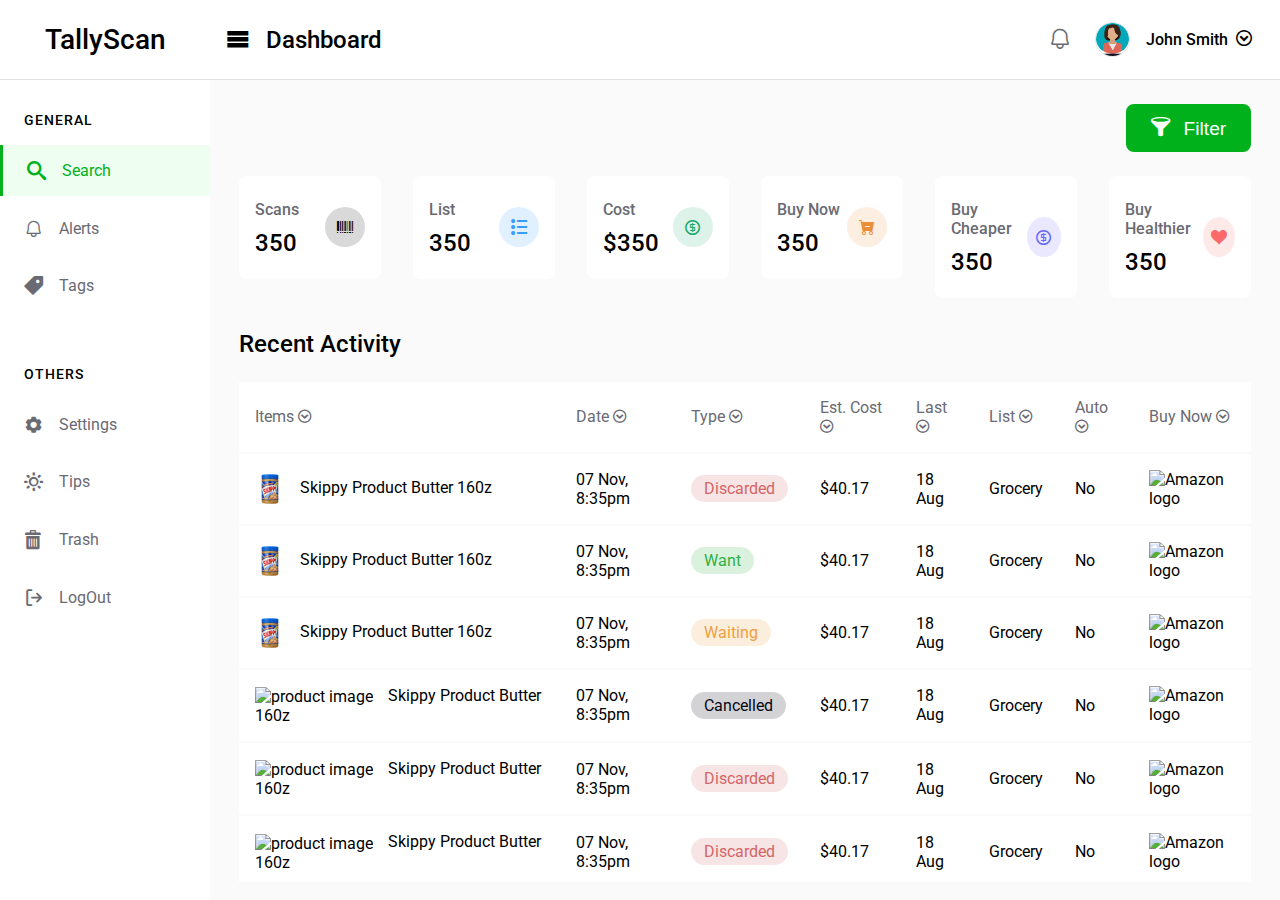
==== DASHBOARD ASSESMENT ( BOOTSTRAP)/Dashboard/Assesment 2 SCSS/index.html @ 894ae285 "DashboardAssesment-modification" ====
<!DOCTYPE html>
<html lang="en">

<head>
    <meta charset="UTF-8" />
    <meta http-equiv="X-UA-Compatible" content="IE=edge" />
    <meta name="viewport" content="width=device-width, initial-scale=1.0" />
    <title>Asessemt Scss</title>

    <!-- style  -->
    <link rel="stylesheet" href="assets/css/style.min.css" />
    <!-- icons  -->
    <link rel="stylesheet" href="assets/icons/style.css" />
</head>

<body>
    <!-- wrapper start  -->
    <div class="d-flex flex-column h-100 overflow-hidden">
        <!-- header starts  -->
        <header class="header d-flex align-item-center flex-shrink-0">
            <!-- brand-logo starts  -->
            <div class="brand-logo">
                <span class="brand-name">TallyScan</span>
            </div>
            <!-- brand-logo ends  -->
            <!-- header content start  -->
            <div class="header-content flex-grow-1 d-flex align-item-center">
                <span> <label for="sidebar-toggle"><span class="toggle-btn icon-menu"></span></label></span>
                <h1 id="title">Dashboard</h1>
            </div>
            <!-- header content ends  -->
            <!-- notification start  -->
            <div class="notification mr-3">
                <nav>
                    <ul class="notify-nav d-flex align-item-center">
                        <li class="nav-item">
                            <a class="nav-link" href="#"><span class="icon icon-bell"></span></a>
                        </li>
                        <li class="nav-item">
                            <div class="user d-flex align-item-center">
                                <img class="user-avatar mr-3" src="assets/img/avtar-image.jpg" alt="profile img" />
                                <span class="user-name mr-2">John Smith</span>
                                <div class="dropdown-menu">
                                    <input type="checkbox" id="dropdown">
                                    <label for="dropdown"><span class="icon-circle-down"></span></label>
                                    <div class="dropdown-content">
                                        <div href="#"><img class="user-avatar mr-3" src="assets/img/avatar.png" alt="profile img" />
                                            <span class="user-name mr-2">John Smith</span></div>
                                        <div href="#"><img class="user-avatar mr-3" src="assets/img/avatar.png"
                                                alt="profile img" />
                                            <span class="user-name mr-2">Ankit Patel</span></div>
                                        <div href="#"><img class="user-avatar mr-3" src="assets/img/avatar.png" alt="profile img" />
                                            <span class="user-name mr-2">Hiral Patel</span></div>
                                        <div href="#"><img class="user-avatar mr-3" src="assets/img/avatar.png" alt="profile img" />
                                            <span class="user-name mr-2">Jay Patel</span></div>
                                    </div>
                                </div>
                            </div>
                        </li>
                    </ul>
                </nav>
            </div>
            <!-- notification ends  -->
        </header>
        <!-- header starts  -->
        <div class="flex-grow-1 d-flex overflow-hidden position-relative">
            <!-- sidebar starts  -->
            <input type="checkbox" id="sidebar-toggle">
            <aside id="sidebar" class="d-flex flex-column h-100 overflow-vertical">
                <!-- nav-general starts  -->
                <h4 class="nav-name mt-3">General</h3>
                    <nav class="nav-general mb-5">
                        <ul>
                            <li class="nav-item active">
                                <a href="#" class="nav-link">
                                    <span class="icon icon-search"></span>
                                    <span class="nav-link-name">Search</span>
                                </a>
                            </li>
                            <li class="nav-item">
                                <a href="#" class="nav-link">
                                    <span class="icon icon-bell"></span>
                                    <span class="nav-link-name">Alerts</span>
                                </a>
                            </li>
                            <li class="nav-item">
                                <a href="#" class="nav-link">
                                    <span class="icon icon-price-tag"></span>
                                    <span class="nav-link-name">Tags</span>
                                </a>
                            </li>
                        </ul>
                    </nav>
                    <!-- nav-general ends  -->
                    <!-- nav-general starts  -->
                    <h4 class="nav-name">Others</h4>
                    <nav class="nav-other">
                        <ul>
                            <li class="nav-item">
                                <a href="#" class="nav-link">
                                    <span class="icon icon-settings"></span>
                                    <span class="nav-link-name">Settings</span>
                                </a>
                            </li>
                            <li class="nav-item">
                                <a href="#" class="nav-link">
                                    <span class="icon icon-tips"></span>
                                    <span class="nav-link-name">Tips</span>
                                </a>
                            </li>
                            <li class="nav-item">
                                <a href="#" class="nav-link">
                                    <span class="icon icon-bin"></span>
                                    <span class="nav-link-name">Trash</span>
                                </a>
                            </li>
                            <li class="nav-item">
                                <a href="#" class="nav-link">
                                    <span class="icon icon-sign-out"></span>
                                    <span class="nav-link-name">LogOut</span>
                                </a>
                            </li>
                        </ul>
                    </nav>
                    <!-- nav-general ends  -->
            </aside>
            <!-- sidebar ends  -->
            <main class="content-wrapper flex-grow-1 overflow-vertical">
                <!-- button wrapper start  -->
                <div class="d-flex align-item-center justify-content-end">
                    <button class="btn btn-primary">
                        <span class="icon icon-filter"></span>
                        Filter
                    </button>
                </div>
                <!-- button wrapper end  -->
                <!-- cards row starts  -->
                <div class="row mt-4">
                    <!-- card col starts  -->
                    <div class="card-col">
                        <!-- card scans  -->
                        <div class="card card-scans">
                            <!-- card body starts  -->
                            <div class="card-body">
                                <p class="card-title">Scans</p>
                                <p class="card-text">350</p>
                            </div>
                            <!-- card body ends  -->
                            <!-- card logo start  -->
                            <div class="card-logo">
                                <span class="icon icon-barcode"></span>
                            </div>
                            <!-- card logo ends  -->
                        </div>
                    </div>
                    <!-- card col ends  -->
                    <!-- card col starts  -->
                    <div class="card-col">
                        <!-- card list  -->
                        <div class="card card-list">
                            <!-- card body starts  -->
                            <div class="card-body">
                                <p class="card-title">List</p>
                                <p class="card-text">350</p>
                            </div>
                            <!-- card body ends  -->
                            <!-- card logo start  -->
                            <div class="card-logo">
                                <span class="icon icon-list"></span>
                            </div>
                            <!-- card logo ends  -->
                        </div>
                    </div>
                    <!-- card col ends  -->
                    <!-- card col starts  -->
                    <div class="card-col">
                        <!-- card cost  -->
                        <div class="card card-cost">
                            <!-- card body starts  -->
                            <div class="card-body">
                                <p class="card-title">Cost</p>
                                <p class="card-text">$350</p>
                            </div>
                            <!-- card body ends  -->
                            <!-- card logo start  -->
                            <div class="card-logo">
                                <span class="icon icon-coin-dollar"></span>
                            </div>
                            <!-- card logo ends  -->
                        </div>
                    </div>
                    <!-- card col ends  -->
                    <!-- card col starts  -->
                    <div class="card-col">
                        <!-- card buy now  -->
                        <div class="card card-buy-now">
                            <!-- card body starts  -->
                            <div class="card-body">
                                <p class="card-title">Buy Now</p>
                                <p class="card-text">350</p>
                            </div>
                            <!-- card body ends  -->
                            <!-- card logo start  -->
                            <div class="card-logo">
                                <span class="icon icon-cart"></span>
                            </div>
                            <!-- card logo ends  -->
                        </div>
                    </div>
                    <!-- card col ends  -->

                    <!-- card col starts  -->
                    <div class="card-col">
                        <!-- card buy cheaper  -->
                        <div class="card card-buy-cheaper">
                            <!-- card body starts  -->
                            <div class="card-body">
                                <p class="card-title">Buy Cheaper</p>
                                <p class="card-text">350</p>
                            </div>
                            <!-- card body ends  -->
                            <!-- card logo start  -->
                            <div class="card-logo">
                                <span class="icon icon-coin-dollar"></span>
                            </div>
                            <!-- card logo ends  -->
                        </div>
                    </div>
                    <!-- card col ends  -->
                    <!-- card col starts  -->
                    <div class="card-col">
                        <!-- card buy healthier  -->
                        <div class="card card-buy-healthier">
                            <!-- card body starts  -->
                            <div class="card-body">
                                <p class="card-title">Buy Healthier</p>
                                <p class="card-text">350</p>
                            </div>
                            <!-- card body ends  -->
                            <!-- card logo start  -->
                            <div class="card-logo">
                                <span class="icon icon-heart"></span>
                            </div>
                            <!-- card logo ends  -->
                        </div>
                    </div>
                    <!-- card col ends  -->
                </div>
                <!-- cards row ends  -->
                <div class="mt-5">
                    <h2>Recent Activity</h2>
                    <div class="product-list overflow-hidden mt-4">
                        <div class="table-container h-100 overflow-auto">
                            <table class="table fixed-head">
                                <thead>
                                    <tr>
                                        <th scope="col">
                                            Items <span class="icon icon-circle-down"></span>
                                        </th>
                                        <th scope="col">
                                            Date <span class="icon icon-circle-down"></span>
                                        </th>
                                        <th scope="col">
                                            Type <span class="icon icon-circle-down"></span>
                                        </th>
                                        <th scope="col">
                                            Est. Cost <span class="icon icon-circle-down"></span>
                                        </th>
                                        <th scope="col">
                                            Last <span class="icon icon-circle-down"></span>
                                        </th>
                                        <th scope="col">
                                            List <span class="icon icon-circle-down"></span>
                                        </th>
                                        <th scope="col">
                                            Auto <span class="icon icon-circle-down"></span>
                                        </th>
                                        <th scope="col">
                                            Buy Now <span class="icon icon-circle-down"></span>
                                        </th>
                                    </tr>
                                </thead>
                                <tbody>
                                    <tr>
                                        <td>
                                            <img class="img product-img" src="assets/img/pinut-butter.jpg"
                                                alt="product image" />
                                            Skippy Product Butter 160z
                                        </td>
                                        <td>07 Nov, 8:35pm</td>
                                        <td>
                                            <span class="status-discarded">Discarded</span>
                                        </td>
                                        <td>$40.17</td>
                                        <td>18 Aug</td>
                                        <td>Grocery</td>
                                        <td>No</td>
                                        <td>
                                            <img class="img vendors-logo" src="assets/img/Amazonlogo.png"
                                                alt="Amazon logo" />
                                        </td>
                                    </tr>
                                    <tr>
                                        <td>
                                            <img class="img product-img" src="assets/img/pinut-butter.jpg"
                                                alt="product image" />
                                            Skippy Product Butter 160z
                                        </td>
                                        <td>07 Nov, 8:35pm</td>
                                        <td>
                                            <span class="status-want">Want</span>
                                        </td>
                                        <td>$40.17</td>
                                        <td>18 Aug</td>
                                        <td>Grocery</td>
                                        <td>No</td>
                                        <td>
                                            <img class="img vendors-logo" src="assets/img/Amazonlogo.png"
                                                alt="Amazon logo" />
                                        </td>
                                    </tr>
                                    <tr>
                                        <td>
                                            <img class="img product-img" src="assets/img/pinut-butter.jpg"
                                                alt="product image" />
                                            Skippy Product Butter 160z
                                        </td>
                                        <td>07 Nov, 8:35pm</td>
                                        <td>
                                            <span class="status-waiting">Waiting</span>
                                        </td>
                                        <td>$40.17</td>
                                        <td>18 Aug</td>
                                        <td>Grocery</td>
                                        <td>No</td>
                                        <td>
                                            <img class="img vendors-logo" src="assets/img/Amazonlogo.png"
                                                alt="Amazon logo" />
                                        </td>
                                    </tr>
                                    <tr>
                                        <td>
                                            <img class="img product-img" src="assets/img/product.png"
                                                alt="product image" />
                                            Skippy Product Butter 160z
                                        </td>
                                        <td>07 Nov, 8:35pm</td>
                                        <td>
                                            <span class="status-cancelled">Cancelled</span>
                                        </td>
                                        <td>$40.17</td>
                                        <td>18 Aug</td>
                                        <td>Grocery</td>
                                        <td>No</td>
                                        <td>
                                            <img class="img vendors-logo" src="assets/img/Amazonlogo.png"
                                                alt="Amazon logo" />
                                        </td>
                                    </tr>
                                    <tr>
                                        <td>
                                            <img class="img product-img" src="assets/img/product.png"
                                                alt="product image" />
                                            Skippy Product Butter 160z
                                        </td>
                                        <td>07 Nov, 8:35pm</td>
                                        <td>
                                            <span class="status-discarded">Discarded</span>
                                        </td>
                                        <td>$40.17</td>
                                        <td>18 Aug</td>
                                        <td>Grocery</td>
                                        <td>No</td>
                                        <td>
                                            <img class="img vendors-logo" src="assets/img/Amazonlogo.png"
                                                alt="Amazon logo" />
                                        </td>
                                    </tr>
                                    <tr>
                                        <td>
                                            <img class="img product-img" src="assets/img/product.png"
                                                alt="product image" />
                                            Skippy Product Butter 160z
                                        </td>
                                        <td>07 Nov, 8:35pm</td>
                                        <td>
                                            <span class="status-discarded">Discarded</span>
                                        </td>
                                        <td>$40.17</td>
                                        <td>18 Aug</td>
                                        <td>Grocery</td>
                                        <td>No</td>
                                        <td>
                                            <img class="img vendors-logo" src="assets/img/Amazonlogo.png"
                                                alt="Amazon logo" />
                                        </td>
                                    </tr>
                                    <tr>
                                        <td>
                                            <img class="img product-img" src="assets/img/product.png"
                                                alt="product image" />
                                            Skippy Product Butter 160z
                                        </td>
                                        <td>07 Nov, 8:35pm</td>
                                        <td>
                                            <span class="status-want">Want</span>
                                        </td>
                                        <td>$40.17</td>
                                        <td>18 Aug</td>
                                        <td>Grocery</td>
                                        <td>No</td>
                                        <td>
                                            <img class="img vendors-logo" src="assets/img/Amazonlogo.png"
                                                alt="Amazon logo" />
                                        </td>
                                    </tr>
                                    <tr>
                                        <td>
                                            <img class="img product-img" src="assets/img/product.png"
                                                alt="product image" />
                                            Skippy Product Butter 160z
                                        </td>
                                        <td>07 Nov, 8:35pm</td>
                                        <td>
                                            <span class="status-waiting">Waiting</span>
                                        </td>
                                        <td>$40.17</td>
                                        <td>18 Aug</td>
                                        <td>Grocery</td>
                                        <td>No</td>
                                        <td>
                                            <img class="img vendors-logo" src="assets/img/Amazonlogo.png"
                                                alt="Amazon logo" />
                                        </td>
                                    </tr>
                                    <tr>
                                        <td>
                                            <img class="img product-img" src="assets/img/product.png"
                                                alt="product image" />
                                            Skippy Product Butter 160z
                                        </td>
                                        <td>07 Nov, 8:35pm</td>
                                        <td>
                                            <span class="status-cancelled">Cancelled</span>
                                        </td>
                                        <td>$40.17</td>
                                        <td>18 Aug</td>
                                        <td>Grocery</td>
                                        <td>No</td>
                                        <td>
                                            <img class="img vendors-logo" src="assets/img/Amazonlogo.png"
                                                alt="Amazon logo" />
                                        </td>
                                    </tr>
                                    <tr>
                                        <td>
                                            <img class="img product-img" src="assets/img/product.png"
                                                alt="product image" />
                                            Skippy Product Butter 160z
                                        </td>
                                        <td>07 Nov, 8:35pm</td>
                                        <td>
                                            <span class="status-discarded">Discarded</span>
                                        </td>
                                        <td>$40.17</td>
                                        <td>18 Aug</td>
                                        <td>Grocery</td>
                                        <td>No</td>
                                        <td>
                                            <img class="img vendors-logo" src="assets/img/Amazonlogo.png"
                                                alt="Amazon logo" />
                                        </td>
                                    </tr>
                                </tbody>
                            </table>
                        </div>
                    </div>
                </div>
            </main>
        </div>
    </div>
    <!-- wrapper ends  -->
</body>

</html>
---- DASHBOARD ASSESMENT ( BOOTSTRAP)/Dashboard/Assesment 2 SCSS/assets/css/style.min.css ----
@import url("https://fonts.googleapis.com/css2?family=Roboto:wght@300;400;500;700&display=swap");
.header .brand-logo, .card-logo {
  display: -webkit-box;
  display: -ms-flexbox;
  display: flex;
  -webkit-box-align: center;
      -ms-flex-align: center;
          align-items: center;
  -webkit-box-pack: center;
      -ms-flex-pack: center;
          justify-content: center;
}

* {
  padding: 0;
  margin: 0;
  -webkit-box-sizing: border-box;
          box-sizing: border-box;
}

html,
body {
  height: 100%;
  overflow: hidden;
}

body {
  font-family: "Roboto", sans-serif;
  font-size: 16;
}

.h-100 {
  height: 100%;
}

.img {
  max-width: 100%;
}

.row {
  display: -webkit-box;
  display: -ms-flexbox;
  display: flex;
  -ms-flex-wrap: wrap;
      flex-wrap: wrap;
  margin-left: -1rem;
  margin-right: -1rem;
}

.d-flex {
  display: -webkit-box;
  display: -ms-flexbox;
  display: flex;
}

.flex-column {
  -webkit-box-orient: vertical;
  -webkit-box-direction: normal;
      -ms-flex-direction: column;
          flex-direction: column;
}

.flex-wrap {
  -ms-flex-wrap: wrap;
      flex-wrap: wrap;
}

.flex-grow-1 {
  -webkit-box-flex: 1;
      -ms-flex-positive: 1;
          flex-grow: 1;
}

.flex-shrink-0 {
  -ms-flex-negative: 0;
      flex-shrink: 0;
}

.align-item-center {
  -webkit-box-align: center;
      -ms-flex-align: center;
          align-items: center;
}

.align-item-start {
  -webkit-box-align: start;
      -ms-flex-align: start;
          align-items: flex-start;
}

.align-item-end {
  -webkit-box-align: end;
      -ms-flex-align: end;
          align-items: flex-end;
}

.align-item-baseline {
  -webkit-box-align: baseline;
      -ms-flex-align: baseline;
          align-items: baseline;
}

.justify-content-start {
  -webkit-box-pack: start;
      -ms-flex-pack: start;
          justify-content: start;
}

.justify-content-end {
  -webkit-box-pack: end;
      -ms-flex-pack: end;
          justify-content: end;
}

.justify-content-center {
  -webkit-box-pack: center;
      -ms-flex-pack: center;
          justify-content: center;
}

.justify-content-between {
  -webkit-box-pack: justify;
      -ms-flex-pack: justify;
          justify-content: space-between;
}

.justify-content-around {
  -ms-flex-pack: distribute;
      justify-content: space-around;
}

.overflow-hidden {
  overflow: hidden;
}

.overflow-vertical {
  overflow-x: hidden;
  overflow-y: auto;
}

.overflow-auto {
  overflow: auto;
}

.position-relative {
  position: relative;
}

.position-absolute {
  position: absolute;
}

.icon {
  cursor: pointer;
}

.text-decoration-none {
  text-decoration: none;
}

.text-center {
  text-align: center;
}

h1, h2, h3 {
  font-weight: 500;
}

@media (max-width: 567px) {
  h2 {
    font-size: 1.2rem;
  }
}

h4 {
  font-size: .9rem;
}

.status-discarded {
  font-weight: 400;
  padding: 0.25rem 0.8rem;
  background-color: rgba(212, 102, 103, 0.175);
  color: #d46667;
  border-radius: 15px;
}

.status-want {
  font-weight: 400;
  padding: 0.25rem 0.8rem;
  background-color: rgba(48, 177, 69, 0.175);
  color: #30b145;
  border-radius: 15px;
}

.status-waiting {
  font-weight: 400;
  padding: 0.25rem 0.8rem;
  background-color: rgba(238, 160, 63, 0.175);
  color: #eea03f;
  border-radius: 15px;
}

.status-cancelled {
  font-weight: 400;
  padding: 0.25rem 0.8rem;
  background-color: rgba(6, 8, 23, 0.175);
  color: #060817;
  border-radius: 15px;
}

ul {
  list-style-type: none;
}

a {
  text-decoration: none;
  color: #000000;
}

.mt-1 {
  margin-top: 0.25rem;
}

.mr-1 {
  margin-right: 0.25rem;
}

.mb-1 {
  margin-bottom: 0.25rem;
}

.ml-1 {
  margin-left: 0.25rem;
}

.mt-2 {
  margin-top: 0.5rem;
}

.mr-2 {
  margin-right: 0.5rem;
}

.mb-2 {
  margin-bottom: 0.5rem;
}

.ml-2 {
  margin-left: 0.5rem;
}

.mt-3 {
  margin-top: 1rem;
}

.mr-3 {
  margin-right: 1rem;
}

.mb-3 {
  margin-bottom: 1rem;
}

.ml-3 {
  margin-left: 1rem;
}

.mt-4 {
  margin-top: 1.5rem;
}

.mr-4 {
  margin-right: 1.5rem;
}

.mb-4 {
  margin-bottom: 1.5rem;
}

.ml-4 {
  margin-left: 1.5rem;
}

.mt-5 {
  margin-top: 2rem;
}

.mr-5 {
  margin-right: 2rem;
}

.mb-5 {
  margin-bottom: 2rem;
}

.ml-5 {
  margin-left: 2rem;
}

.mt-6 {
  margin-top: 3rem;
}

.mr-6 {
  margin-right: 3rem;
}

.mb-6 {
  margin-bottom: 3rem;
}

.ml-6 {
  margin-left: 3rem;
}

.header {
  height: 80px;
  border-bottom: 1px solid #e2e2e2;
}

@media (max-width: 768px) {
  .header {
    height: 70px;
  }
}

@media (max-width: 567px) {
  .header {
    height: 60px;
    -webkit-box-pack: justify;
        -ms-flex-pack: justify;
            justify-content: space-between;
  }
}

@media (max-width: 567px) {
  .header .header-content {
    -webkit-box-flex: 0;
        -ms-flex-positive: 0;
            flex-grow: 0;
  }
}

.header .icon,
.header .toggle-btn {
  font-size: 1.5rem;
  color: #6a6a73;
  cursor: pointer;
}

.header .icon:hover {
  color: #00b11c;
}

.header .toggle-btn {
  color: #000000;
  margin: 0 1rem;
}

.header .brand-logo {
  width: 210px;
}

@media (max-width: 768px) {
  .header .brand-logo {
    width: 150px;
  }
}

.header .brand-name {
  font-size: 1.725rem;
  font-weight: 500;
}

@media (max-width: 768px) {
  .header .brand-name {
    font-size: 1.5rem;
  }
}

.header-content #title {
  font-size: 1.5rem;
  font-weight: 500;
}

@media (max-width: 768px) {
  .header-content #title {
    font-size: 1.2rem;
  }
}

@media (max-width: 567px) {
  .header-content #title {
    display: none;
  }
}

@media (max-width: 567px) {
  .header .notification {
    display: none;
  }
}

.header .notification .nav-item {
  margin: 0 0.725rem;
}

.header .notification .user-avatar {
  vertical-align: middle;
  width: 35px;
  height: 35px;
  border: 1px solid #e2e2e2;
  border-radius: 50%;
}

.header .notification .user-name {
  font-weight: 500;
}

.header .dropdown-menu {
  position: relative;
}

.header .dropdown-menu label {
  cursor: pointer;
}

.header .dropdown-menu label .icon:hover {
  color: #00b11c;
}

.header .dropdown-menu #dropdown {
  display: none;
}

.header .dropdown-menu #dropdown:checked ~ .dropdown-content {
  display: block;
}

.header .dropdown-menu .dropdown-content {
  display: none;
  position: absolute;
  bottom: -235px;
  left: -160px;
  background-color: #f9f9f9;
  min-width: 180px;
  -webkit-box-shadow: 0px 8px 16px 0px rgba(0, 0, 0, 0.2);
          box-shadow: 0px 8px 16px 0px rgba(0, 0, 0, 0.2);
  z-index: 1;
  -webkit-transition: 0.6s all ease;
  transition: 0.6s all ease;
}

.header .dropdown-menu .dropdown-content div {
  display: -webkit-box;
  display: -ms-flexbox;
  display: flex;
  -webkit-box-align: center;
      -ms-flex-align: center;
          align-items: center;
  color: black;
  padding: 12px 16px;
  text-align: left;
}

.header .dropdown-menu .dropdown-content div:hover {
  background-color: #ddd;
}

.content-wrapper {
  padding: 1.5rem 1.8rem;
  background-color: #fafafa;
}

.content-wrapper .card-col {
  width: 16.66%;
  padding-left: 1rem;
  padding-right: 1rem;
}

@media (max-width: 1200px) {
  .content-wrapper .card-col {
    width: 33.33%;
    padding: 1rem;
  }
}

@media (max-width: 768px) {
  .content-wrapper .card-col {
    width: 33.33%;
    padding: 1rem;
  }
}

@media (max-width: 567px) {
  .content-wrapper .card-col {
    width: 50%;
    padding: .5rem;
  }
}

@media (max-width: 320px) {
  .content-wrapper .card-col {
    width: 100%;
    padding: .725rem;
  }
}

.content-wrapper .product-list {
  height: 500px;
}

#sidebar-toggle {
  display: none;
}

#sidebar-toggle:checked ~ #sidebar {
  -webkit-box-flex: 0;
      -ms-flex: 0 0 75px;
          flex: 0 0 75px;
  width: 75px;
}

@media (max-width: 768px) {
  #sidebar-toggle:checked ~ #sidebar {
    -webkit-box-flex: 0;
        -ms-flex: 0 0 260px;
            flex: 0 0 260px;
    width: 260px;
    left: 0;
    -webkit-box-shadow: 13px -1px 17px -2px rgba(0, 0, 0, 0.2);
            box-shadow: 13px -1px 17px -2px rgba(0, 0, 0, 0.2);
  }
  #sidebar-toggle:checked ~ #sidebar ~ .content-wrapper {
    -webkit-filter: blur(8px);
            filter: blur(8px);
    pointer-events: none;
  }
}

@media (max-width: 567px) {
  #sidebar-toggle:checked ~ #sidebar {
    -webkit-box-flex: 0;
        -ms-flex: 0 0 100%;
            flex: 0 0 100%;
    width: 100%;
    left: 0;
  }
}

#sidebar-toggle:checked ~ #sidebar .nav-name {
  -webkit-transform: translateX(400px);
          transform: translateX(400px);
}

@media (max-width: 768px) {
  #sidebar-toggle:checked ~ #sidebar .nav-name {
    -webkit-transform: translateX(0px);
            transform: translateX(0px);
  }
}

#sidebar-toggle:checked ~ #sidebar .nav-link-name {
  -webkit-transform: translateX(400px);
          transform: translateX(400px);
}

@media (max-width: 768px) {
  #sidebar-toggle:checked ~ #sidebar .nav-link-name {
    -webkit-transform: translateX(0px);
            transform: translateX(0px);
  }
}

#sidebar {
  -webkit-box-flex: 0;
      -ms-flex: 0 0 210px;
          flex: 0 0 210px;
  width: 210px;
  -webkit-transition: 0.6s all;
  transition: 0.6s all;
}

@media (max-width: 768px) {
  #sidebar {
    position: absolute;
    top: 0;
    left: -260px;
    -webkit-box-flex: 0;
        -ms-flex: 0 0 260px;
            flex: 0 0 260px;
    width: 260px;
    background: #ffffff;
    height: 100%;
    z-index: 100;
  }
}

#sidebar .nav-name {
  letter-spacing: 1px;
  text-transform: uppercase;
  -webkit-transition: 0.6s all;
  transition: 0.6s all;
  font-weight: 500;
  padding: 1rem 1.5rem;
}

#sidebar .nav-item {
  padding: 1rem 1.5rem;
  margin-bottom: 0.4rem;
  background: transparent;
  cursor: pointer;
}

#sidebar .nav-item.active, #sidebar .nav-item:hover {
  background: #eefff1;
  font-weight: 500;
  border-left: 3px solid #00b11c;
}

#sidebar .nav-item.active .nav-link, #sidebar .nav-item:hover .nav-link {
  color: #00b11c;
}

#sidebar .nav-item.active {
  font-weight: 400;
}

#sidebar .nav-link {
  display: -webkit-box;
  display: -ms-flexbox;
  display: flex;
  -webkit-box-align: center;
      -ms-flex-align: center;
          align-items: center;
  color: #6a6a73;
}

#sidebar .nav-link-name {
  -webkit-transition: 0.6s all;
  transition: 0.6s all;
}

#sidebar .nav-link .icon {
  font-size: 1.2rem;
  margin-right: 1rem;
}

.btn {
  display: inline-block;
  color: #ffffff;
  background-color: transparent;
  padding: 0.725rem 1.5rem;
  cursor: pointer;
  font-size: 1.2rem;
  text-align: center;
  text-decoration: none;
  text-transform: capitalize;
  border: 1px solid transparent;
  border-radius: 8px;
}

@media (max-width: 567px) {
  .btn {
    padding: 0.625rem 1rem;
  }
}

.btn[disabled] {
  opacity: 0.5;
  cursor: not-allowed;
}

.btn:focus {
  outline: none;
}

.btn:active {
  -webkit-transform: scale(0.98);
          transform: scale(0.98);
}

.btn .icon {
  margin-right: .5rem;
}

@media (max-width: 768px) {
  .btn {
    font-size: 1rem;
  }
}

.btn-block {
  display: block;
  width: 100%;
}

.btn-primary {
  color: #ffffff;
  background-color: #00b11c;
}

.btn-outline-primary {
  color: #00b11c;
  border-color: #00b11c;
  background-color: transparent;
}

.btn-outline-primary:hover {
  color: #ffffff;
  border-color: #00b11c;
  background-color: #00b11c;
}

.btn-warning {
  color: #ffffff;
  background-color: #e98e39;
}

.btn-outline-warning {
  color: #e98e39;
  border-color: #e98e39;
  background-color: transparent;
}

.btn-outline-warning:hover {
  color: #ffffff;
  border-color: #e98e39;
  background-color: #e98e39;
}

.btn-success {
  color: #ffffff;
  background-color: #00b11c;
}

.btn-outline-success {
  color: #00b11c;
  border-color: #00b11c;
  background-color: transparent;
}

.btn-outline-success:hover {
  color: #ffffff;
  border-color: #00b11c;
  background-color: #00b11c;
}

.btn-danger {
  color: #ffffff;
  background-color: #e43536;
}

.btn-outline-danger {
  color: #e43536;
  border-color: #e43536;
  background-color: transparent;
}

.btn-outline-danger:hover {
  color: #ffffff;
  border-color: #e43536;
  background-color: #e43536;
}

.btn-info {
  color: #ffffff;
  background-color: #389cff;
}

.btn-outline-info {
  color: #389cff;
  border-color: #389cff;
  background-color: transparent;
}

.btn-outline-info:hover {
  color: #ffffff;
  border-color: #389cff;
  background-color: #389cff;
}

.card {
  display: -webkit-box;
  display: -ms-flexbox;
  display: flex;
  -webkit-box-align: center;
      -ms-flex-align: center;
          align-items: center;
  -webkit-box-pack: justify;
      -ms-flex-pack: justify;
          justify-content: space-between;
  padding: 1.5rem 1rem;
  background-color: #ffffff;
  border-radius: 8px;
  -webkit-transition: 0.6s all ease;
  transition: 0.6s all ease;
  cursor: pointer;
}

.card-body {
  display: -webkit-box;
  display: -ms-flexbox;
  display: flex;
  -webkit-box-orient: vertical;
  -webkit-box-direction: normal;
      -ms-flex-direction: column;
          flex-direction: column;
  -webkit-box-align: start;
      -ms-flex-align: start;
          align-items: flex-start;
}

.card-logo {
  width: 40px;
  height: 40px;
  border-radius: 50%;
}

.card-icon {
  font-size: 1.5rem;
}

.card-title {
  font-size: 1rem;
  font-weight: 500;
  color: #6a6a73;
  margin-bottom: .725rem;
}

@media (max-width: 567px) {
  .card-title {
    font-size: .725rem;
  }
}

.card-text {
  line-height: 1.5rem;
  font-size: 1.5rem;
  font-weight: 500;
}

.card:hover .card-title, .card:hover .card-text {
  color: #ffffff;
}

.card-scans .card-logo {
  background-color: rgba(0, 0, 0, 0.15);
}

.card-scans .card-logo .icon {
  color: #000000;
}

.card-scans.card:hover {
  background-color: #000000;
}

.card-scans.card:hover .card-logo {
  background-color: #1a1a1a;
}

.card-scans.card:hover .card-logo .icon {
  color: #ffffff;
}

.card-list .card-logo {
  background-color: rgba(56, 156, 255, 0.15);
}

.card-list .card-logo .icon {
  color: #389cff;
}

.card-list.card:hover {
  background-color: #389cff;
}

.card-list.card:hover .card-logo {
  background-color: #6bb5ff;
}

.card-list.card:hover .card-logo .icon {
  color: #ffffff;
}

.card-cost .card-logo {
  background-color: rgba(24, 171, 110, 0.15);
}

.card-cost .card-logo .icon {
  color: #18ab6e;
}

.card-cost.card:hover {
  background-color: #18ab6e;
}

.card-cost.card:hover .card-logo {
  background-color: #1ed88b;
}

.card-cost.card:hover .card-logo .icon {
  color: #ffffff;
}

.card-buy-now .card-logo {
  background-color: rgba(233, 142, 57, 0.15);
}

.card-buy-now .card-logo .icon {
  color: #e98e39;
}

.card-buy-now.card:hover {
  background-color: #e98e39;
}

.card-buy-now.card:hover .card-logo {
  background-color: #eea867;
}

.card-buy-now.card:hover .card-logo .icon {
  color: #ffffff;
}

.card-buy-cheaper .card-logo {
  background-color: rgba(105, 103, 254, 0.15);
}

.card-buy-cheaper .card-logo .icon {
  color: #6967fe;
}

.card-buy-cheaper.card:hover {
  background-color: #6967fe;
}

.card-buy-cheaper.card:hover .card-logo {
  background-color: #9b9afe;
}

.card-buy-cheaper.card:hover .card-logo .icon {
  color: #ffffff;
}

.card-buy-healthier .card-logo {
  background-color: rgba(250, 106, 107, 0.15);
}

.card-buy-healthier .card-logo .icon {
  color: #fa6a6b;
}

.card-buy-healthier.card:hover {
  background-color: #fa6a6b;
}

.card-buy-healthier.card:hover .card-logo {
  background-color: #fc9b9c;
}

.card-buy-healthier.card:hover .card-logo .icon {
  color: #ffffff;
}

.table-container {
  width: 100%;
}

.table {
  width: 100%;
  border-collapse: collapse;
  text-align: left;
  background-color: #ffffff;
  overflow-x: scroll;
}

.table.fixed-head th {
  position: -webkit-sticky;
  position: sticky;
  top: 0px;
  background-color: #ffffff;
}

.table tr td:nth-child(1) {
  min-width: 280px;
}

.table th {
  color: #6a6a73;
  font-weight: 400;
}

.table th .icon {
  font-size: smaller;
}

@media (max-width: 1200px) {
  .table th {
    min-width: 120px;
  }
}

.table th,
.table td {
  padding: 1rem;
  border-bottom: 2px solid #fafafa;
}

.table .product-img {
  vertical-align: middle;
  width: 30px;
  height: 30px;
  margin-right: .725rem;
}

.table .vendors-logo {
  width: 100px;
  height: 30px;
}
/*# sourceMappingURL=style.min.css.map */
---- DASHBOARD ASSESMENT ( BOOTSTRAP)/Dashboard/Assesment 2 SCSS/assets/icons/style.css ----
@font-face {
  font-family: 'icomoon';
  src:  url('fonts/icomoon.eot?aea255');
  src:  url('fonts/icomoon.eot?aea255#iefix') format('embedded-opentype'),
    url('fonts/icomoon.ttf?aea255') format('truetype'),
    url('fonts/icomoon.woff?aea255') format('woff'),
    url('fonts/icomoon.svg?aea255#icomoon') format('svg');
  font-weight: normal;
  font-style: normal;
  font-display: block;
}

[class^="icon-"], [class*=" icon-"] {
  /* use !important to prevent issues with browser extensions that change fonts */
  font-family: 'icomoon' !important;
  speak: never;
  font-style: normal;
  font-weight: normal;
  font-variant: normal;
  text-transform: none;
  line-height: 1;

  /* Better Font Rendering =========== */
  -webkit-font-smoothing: antialiased;
  -moz-osx-font-smoothing: grayscale;
}

.icon-shopping-bag:before {
  content: "\e900";
}
.icon-cart:before {
  content: "\e901";
}
.icon-bell:before {
  content: "\e908";
}
.icon-settings:before {
  content: "\e909";
}
.icon-sign-out:before {
  content: "\e90a";
}
.icon-home:before {
  content: "\e902";
}
.icon-folder-open:before {
  content: "\e930";
}
.icon-price-tag:before {
  content: "\e935";
}
.icon-barcode:before {
  content: "\e937";
}
.icon-coin-dollar:before {
  content: "\e93b";
}
.icon-compass:before {
  content: "\e94a";
}
.icon-search:before {
  content: "\e986";
}
.icon-bin:before {
  content: "\e9ac";
}
.icon-list:before {
  content: "\e9bb";
}
.icon-menu:before {
  content: "\e9bd";
}
.icon-tips:before {
  content: "\e9d4";
}
.icon-heart:before {
  content: "\e9da";
}
.icon-circle-right:before {
  content: "\ea42";
}
.icon-circle-down:before {
  content: "\ea43";
}
.icon-circle-left:before {
  content: "\ea44";
}
.icon-filter:before {
  content: "\ea5b";
}
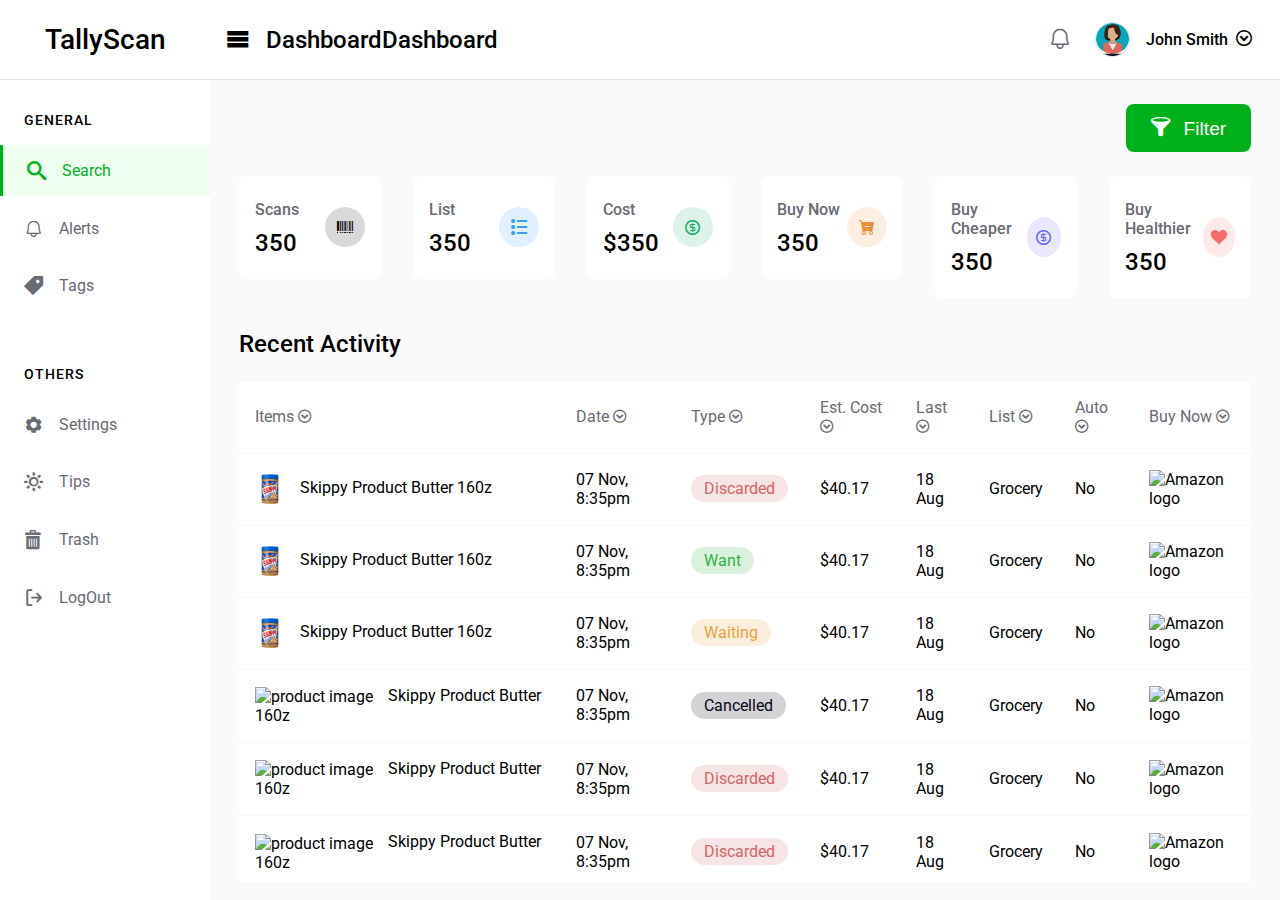
==== commit be89bffc: "feat:modified Dashboard" ====
--- a/DASHBOARD ASSESMENT ( BOOTSTRAP)/Dashboard/Assesment 2 SCSS/index.html
+++ b/DASHBOARD ASSESMENT ( BOOTSTRAP)/Dashboard/Assesment 2 SCSS/index.html
@@ -5,7 +5,7 @@
     <meta charset="UTF-8" />
     <meta http-equiv="X-UA-Compatible" content="IE=edge" />
     <meta name="viewport" content="width=device-width, initial-scale=1.0" />
-    <title>Asessemt Scss</title>
+    <title>Asessemt Dashboard using scss</title>
 
     <!-- style  -->
     <link rel="stylesheet" href="assets/css/style.min.css" />
@@ -26,6 +26,7 @@
             <!-- header content start  -->
             <div class="header-content flex-grow-1 d-flex align-item-center">
                 <span> <label for="sidebar-toggle"><span class="toggle-btn icon-menu"></span></label></span>
+                <h1 id="title">Dashboard</h1>
                 <h1 id="title">Dashboard</h1>
             </div>
             <!-- header content ends  -->
@@ -479,7 +480,9 @@
             </main>
         </div>
     </div>
+
     <!-- wrapper ends  -->
 </body>
 
+
 </html>